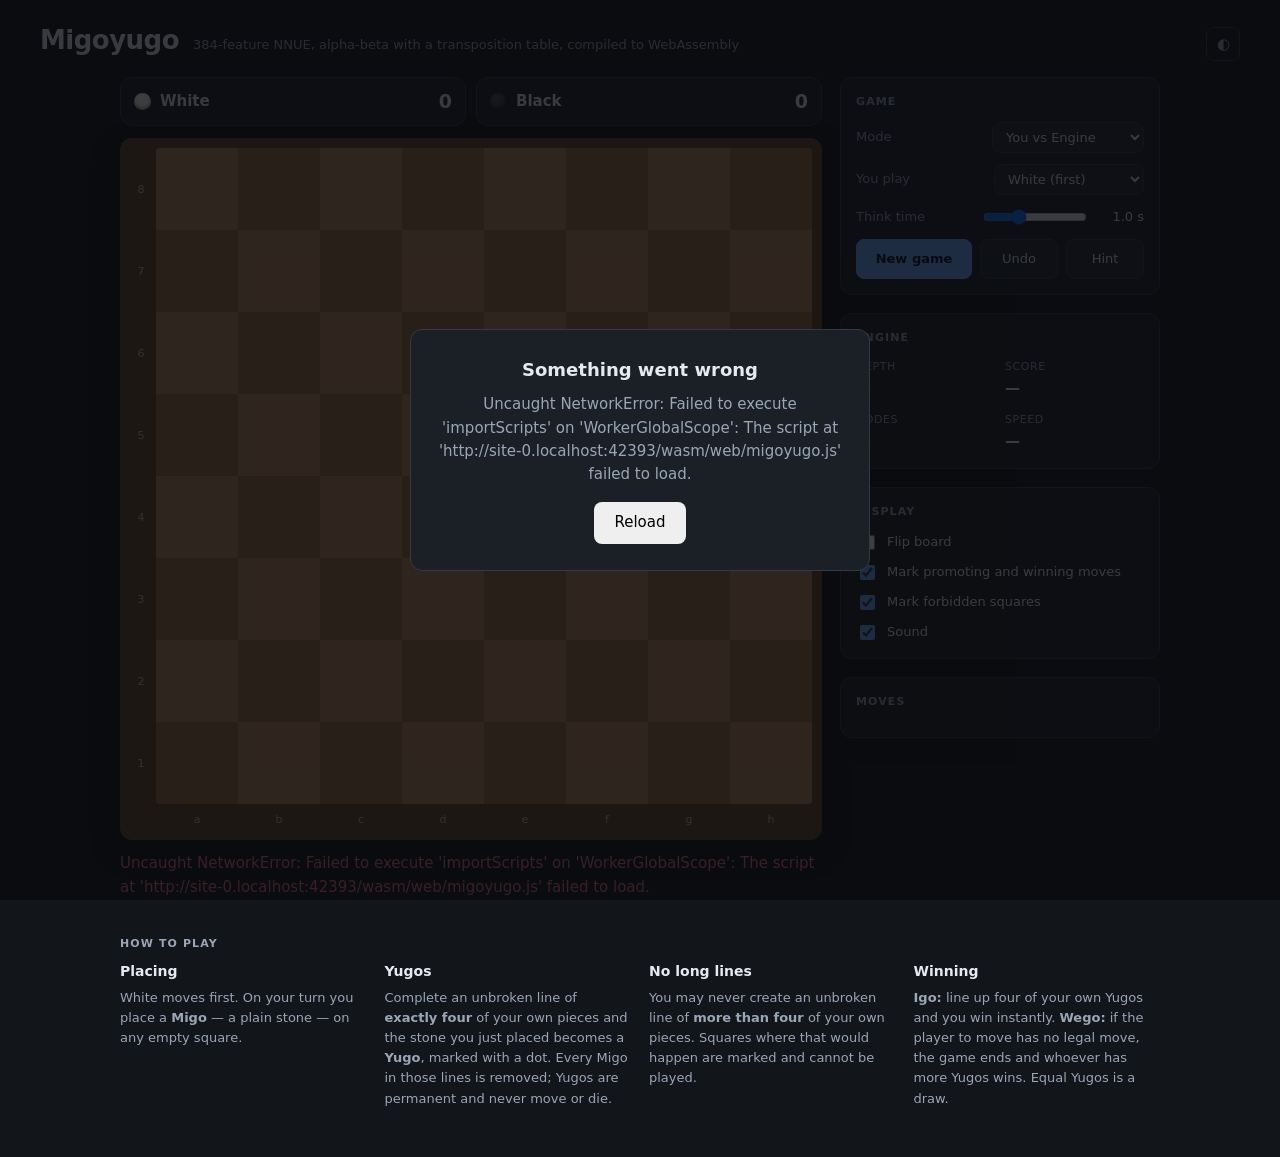
==== wasm/web/index.html @ 79c4f982 "Adding nnue player to js wasm" ====
<!DOCTYPE html>
<html lang="en" data-theme="dark">
<head>
  <meta charset="utf-8">
  <meta name="viewport" content="width=device-width, initial-scale=1">
  <title>Migoyugo — NNUE engine in your browser</title>
  <meta name="description" content="Play Migoyugo against a quantized NNUE alpha-beta engine compiled to WebAssembly.">
  <link rel="stylesheet" href="styles.css">
  <link rel="icon" href="data:image/svg+xml,<svg xmlns='http://www.w3.org/2000/svg' viewBox='0 0 32 32'><circle cx='16' cy='16' r='13' fill='%23e8e2d5'/><circle cx='16' cy='16' r='4' fill='%23c0392b'/></svg>">
</head>
<body>
  <header class="topbar">
    <h1>Migoyugo</h1>
    <p class="subtitle">384-feature NNUE, alpha-beta with a transposition table, compiled to WebAssembly</p>
    <button id="theme" class="ghost" type="button" title="Toggle light and dark">◐</button>
  </header>

  <main class="layout">
    <section class="board-pane">
      <div class="scoreline">
        <div class="side" id="turn-w">
          <span class="stone white"></span>
          <span class="name">White</span>
          <span class="yugos" id="score-w">0</span>
        </div>
        <div class="side" id="turn-b">
          <span class="stone black"></span>
          <span class="name">Black</span>
          <span class="yugos" id="score-b">0</span>
        </div>
      </div>

      <div class="board" id="board"></div>

      <p class="status" id="status">Loading engine…</p>
      <p class="banner" id="banner" hidden></p>
    </section>

    <aside class="panel">
      <div class="card">
        <h2>Game</h2>
        <label class="row">
          <span>Mode</span>
          <select id="mode">
            <option value="human-bot">You vs Engine</option>
            <option value="bot-bot">Engine vs Engine</option>
            <option value="human-human">Two players</option>
          </select>
        </label>
        <label class="row" id="seat-row">
          <span>You play</span>
          <select id="seat">
            <option value="white">White (first)</option>
            <option value="black">Black</option>
          </select>
        </label>
        <label class="row" id="bot-row">
          <span>Think time</span>
          <span class="slider">
            <input id="think" type="range" min="100" max="3000" step="100" value="1000">
            <output id="think-label">1.0 s</output>
          </span>
        </label>
        <div class="buttons">
          <button id="btn-new" type="button" class="primary">New game</button>
          <button id="btn-run" type="button" hidden>Start</button>
          <button id="btn-stop" type="button" hidden>Stop</button>
          <button id="btn-undo" type="button">Undo</button>
          <button id="btn-hint" type="button">Hint</button>
        </div>
      </div>

      <div class="card">
        <h2>Engine</h2>
        <dl class="stats">
          <div><dt>Depth</dt><dd id="eng-depth">—</dd></div>
          <div><dt title="Positive favours White, negative favours Black">Score</dt><dd id="eng-score">—</dd></div>
          <div><dt>Nodes</dt><dd id="eng-nodes">—</dd></div>
          <div><dt>Speed</dt><dd id="eng-nps">—</dd></div>
        </dl>
      </div>

      <div class="card">
        <h2>Display</h2>
        <label class="check"><input type="checkbox" id="opt-flip"> Flip board</label>
        <label class="check"><input type="checkbox" id="opt-hints" checked> Mark promoting and winning moves</label>
        <label class="check"><input type="checkbox" id="opt-piline" checked> Mark forbidden squares</label>
        <label class="check"><input type="checkbox" id="opt-sound" checked> Sound</label>
      </div>

      <div class="card moves-card">
        <h2>Moves</h2>
        <ol class="moves" id="moves"></ol>
      </div>
    </aside>
  </main>

  <section class="rules">
    <h2>How to play</h2>
    <div class="rules-grid">
      <div>
        <h3>Placing</h3>
        <p>White moves first. On your turn you place a <strong>Migo</strong> — a plain stone — on any
        empty square.</p>
      </div>
      <div>
        <h3>Yugos</h3>
        <p>Complete an unbroken line of <strong>exactly four</strong> of your own pieces and the stone
        you just placed becomes a <strong>Yugo</strong>, marked with a dot. Every Migo in those lines
        is removed; Yugos are permanent and never move or die.</p>
      </div>
      <div>
        <h3>No long lines</h3>
        <p>You may never create an unbroken line of <strong>more than four</strong> of your own pieces.
        Squares where that would happen are marked and cannot be played.</p>
      </div>
      <div>
        <h3>Winning</h3>
        <p><strong>Igo:</strong> line up four of your own Yugos and you win instantly.
        <strong>Wego:</strong> if the player to move has no legal move, the game ends and whoever has
        more Yugos wins. Equal Yugos is a draw.</p>
      </div>
    </div>
  </section>

  <div class="overlay" id="overlay" hidden>
    <div class="overlay-box">
      <h2 id="overlay-title">Loading</h2>
      <p id="overlay-text"></p>
      <button id="overlay-action" type="button" class="primary" hidden>Reload</button>
    </div>
  </div>

  <script type="module" src="app.js"></script>
</body>
</html>
---- wasm/web/styles.css ----
/* Migoyugo web client.
 *
 * The board is driven entirely by classes the renderer toggles on persistent
 * square nodes, so every visual state (legal, forbidden, last move, winning
 * line) is one selector here rather than markup built in JavaScript.
 */

:root {
  --bg: #12151a;
  --surface: #1b2027;
  --surface-2: #232a33;
  --line: #313a46;
  --text: #e6eaf0;
  --muted: #9aa6b6;
  --accent: #6ea8fe;
  --good: #4ec9a5;
  --warn: #e0a458;
  --bad: #e06c75;

  --board-light: #b98a5c;
  --board-dark: #9c6f45;
  --board-edge: #6b4a2c;
  --stone-white: #f0ebe0;
  --stone-black: #23262b;
  --yugo-mark: #c0392b;

  --radius: 12px;
  --gap: 18px;
}

:root[data-theme='light'] {
  --bg: #f4f1ea;
  --surface: #ffffff;
  --surface-2: #f0ece3;
  --line: #dcd5c7;
  --text: #1e232b;
  --muted: #6a7382;
  --accent: #2f6fd0;
  --good: #1e8f6e;
  --warn: #b3701a;
  --bad: #c0392b;

  --board-light: #d9b183;
  --board-dark: #c08f5d;
  --board-edge: #8a6136;
}

* { box-sizing: border-box; }

/* The `hidden` attribute is implemented by a UA rule of `display: none`, which
 * ANY author rule setting display beats. Several elements here are hidden that
 * way while also carrying a class that sets display (.overlay is grid, .row is
 * flex), so without this they stay laid out - and a full-screen .overlay that
 * is "hidden" but still displayed silently swallows every click on the page. */
[hidden] { display: none !important; }

body {
  margin: 0;
  padding: 0 0 48px;
  background: var(--bg);
  color: var(--text);
  font: 15px/1.55 system-ui, -apple-system, 'Segoe UI', Roboto, sans-serif;
  -webkit-font-smoothing: antialiased;
}

/* --- header ---------------------------------------------------------------- */

.topbar {
  display: grid;
  grid-template-columns: auto 1fr auto;
  align-items: baseline;
  gap: 14px;
  padding: 20px clamp(16px, 4vw, 40px) 8px;
}
.topbar h1 { margin: 0; font-size: 26px; letter-spacing: -0.02em; }
.subtitle { margin: 0; color: var(--muted); font-size: 13px; }

button.ghost {
  background: transparent;
  border: 1px solid var(--line);
  color: var(--muted);
  border-radius: 8px;
  width: 34px; height: 34px;
  cursor: pointer;
  font-size: 15px;
}
button.ghost:hover { color: var(--text); border-color: var(--accent); }

/* --- layout ---------------------------------------------------------------- */

.layout {
  display: grid;
  grid-template-columns: minmax(320px, 1fr) 320px;
  gap: var(--gap);
  align-items: start;
  padding: 8px clamp(16px, 4vw, 40px);
  max-width: 1120px;
  margin: 0 auto;
}
@media (max-width: 860px) {
  .layout { grid-template-columns: 1fr; }
}

.board-pane { display: flex; flex-direction: column; gap: 12px; min-width: 0; }

/* --- scoreline ------------------------------------------------------------- */

.scoreline { display: flex; gap: 10px; }
.side {
  display: flex; align-items: center; gap: 9px;
  flex: 1;
  padding: 9px 13px;
  background: var(--surface);
  border: 1px solid var(--line);
  border-radius: var(--radius);
  transition: border-color .18s, background .18s;
}
.side.active { border-color: var(--accent); background: var(--surface-2); }
.side .name { flex: 1; font-weight: 550; }
.side .yugos { font-variant-numeric: tabular-nums; font-size: 19px; font-weight: 650; }

.stone {
  width: 17px; height: 17px; border-radius: 50%;
  box-shadow: inset 0 -2px 3px rgba(0,0,0,.35);
}
.stone.white { background: radial-gradient(circle at 34% 30%, #fff, var(--stone-white)); }
.stone.black { background: radial-gradient(circle at 34% 30%, #4c525c, var(--stone-black)); }

/* --- board ----------------------------------------------------------------- */

.board {
  display: grid;
  grid-template-columns: 22px 1fr;
  grid-template-rows: 1fr 22px;
  gap: 4px;
  background: var(--board-edge);
  padding: 10px;
  border-radius: var(--radius);
  box-shadow: 0 10px 30px rgba(0,0,0,.28);
}

.grid {
  grid-column: 2; grid-row: 1;
  display: grid;
  grid-template-columns: repeat(8, 1fr);
  aspect-ratio: 1;
  gap: 0;
  border-radius: 4px;
  overflow: hidden;
  transition: transform .35s ease;
}
.board.flipped .grid { transform: rotate(180deg); }
.board.flipped .piece,
.board.flipped .marker { transform: rotate(180deg); }

.ranks, .files {
  display: grid;
  color: rgba(255,255,255,.62);
  font-size: 11px;
  font-variant-numeric: tabular-nums;
}
.ranks { grid-column: 1; grid-row: 1; grid-template-rows: repeat(8, 1fr); }
.ranks span { display: grid; place-items: center; }
.files { grid-column: 2; grid-row: 2; grid-template-columns: repeat(8, 1fr); }
.files span { display: grid; place-items: center; }
.board.flipped .ranks { transform: rotate(180deg); }
.board.flipped .ranks span { transform: rotate(180deg); }
.board.flipped .files { transform: rotate(180deg); }
.board.flipped .files span { transform: rotate(180deg); }

.sq {
  position: relative;
  border: 0;
  padding: 0;
  margin: 0;
  background: var(--board-light);
  display: grid;
  place-items: center;
  cursor: default;
  transition: background .15s;
}
.sq.dark { background: var(--board-dark); }
.board.interactive .sq.legal { cursor: pointer; }
.board.interactive .sq.legal:hover { background: color-mix(in srgb, var(--accent) 32%, var(--board-light)); }
.board.interactive .sq.dark.legal:hover { background: color-mix(in srgb, var(--accent) 32%, var(--board-dark)); }
.sq:focus-visible { outline: 2px solid var(--accent); outline-offset: -2px; z-index: 3; }

/* --- pieces ---------------------------------------------------------------- */

.piece {
  width: 74%; aspect-ratio: 1;
  border-radius: 50%;
  display: grid; place-items: center;
  opacity: 0;
  transform: scale(.2);
  pointer-events: none;
  transition: opacity .12s;
}
.piece.present {
  opacity: 1;
  transform: scale(1);
  box-shadow: 0 2px 4px rgba(0,0,0,.4), inset 0 -3px 5px rgba(0,0,0,.28);
}
.piece.white { background: radial-gradient(circle at 33% 28%, #fff, var(--stone-white) 62%, #cfc7b6); }
.piece.black { background: radial-gradient(circle at 33% 28%, #5a616c, var(--stone-black) 62%, #14161a); }

.piece .dot { width: 30%; aspect-ratio: 1; border-radius: 50%; background: transparent; }
.piece.yugo .dot {
  background: var(--yugo-mark);
  box-shadow: 0 0 0 1.5px rgba(0,0,0,.32);
}

.piece.dropping { animation: drop .26s cubic-bezier(.2,1.5,.5,1); }
@keyframes drop {
  0%   { transform: scale(1.5) translateY(-14%); opacity: 0; }
  60%  { transform: scale(.94); opacity: 1; }
  100% { transform: scale(1); }
}

/* A captured stone. It carries its own full appearance rather than keeping
 * `.present`, and the animation ends at opacity 0 with fill-mode: forwards, so
 * the finished state needs no JavaScript cleanup - which is what removes the
 * race between a capture animation and the next stone landing on that square.
 * See board.js. */
.piece.leaving {
  opacity: 1;
  transform: scale(1);
  box-shadow: 0 2px 4px rgba(0,0,0,.4), inset 0 -3px 5px rgba(0,0,0,.28);
  animation: leave .34s ease forwards;
}
@keyframes leave {
  0%   { transform: scale(1); opacity: 1; }
  35%  { transform: scale(1.18); opacity: .95; }
  100% { transform: scale(.15) rotate(28deg); opacity: 0; }
}

.sq.promoted::after {
  content: '';
  position: absolute; inset: 6%;
  border-radius: 50%;
  border: 2px solid var(--warn);
  animation: promote .7s ease-out forwards;
  pointer-events: none;
}
@keyframes promote {
  0%   { transform: scale(.5); opacity: .95; }
  100% { transform: scale(1.75); opacity: 0; }
}

.sq.refused { animation: shake .3s; }
@keyframes shake {
  0%,100% { transform: translateX(0); }
  25% { transform: translateX(-3px); }
  50% { transform: translateX(3px); }
  75% { transform: translateX(-2px); }
}

/* --- square markers -------------------------------------------------------- */

.marker { position: absolute; inset: 0; pointer-events: none; }

.sq.legal .marker::before {
  content: '';
  position: absolute; left: 50%; top: 50%;
  width: 17%; aspect-ratio: 1;
  transform: translate(-50%, -50%);
  border-radius: 50%;
  background: rgba(255,255,255,.34);
}
.sq.promoting .marker::before { background: var(--warn); width: 23%; }
.sq.winning .marker::before { background: var(--good); width: 30%; }

/* Squares you may not play: the no-long-lines rule made visible. */
.sq.forbidden .marker::after {
  content: '';
  position: absolute; inset: 22%;
  background:
    linear-gradient(45deg, transparent 44%, var(--bad) 44%, var(--bad) 56%, transparent 56%),
    linear-gradient(-45deg, transparent 44%, var(--bad) 44%, var(--bad) 56%, transparent 56%);
  opacity: .38;
}

.sq.last { box-shadow: inset 0 0 0 3px color-mix(in srgb, var(--accent) 78%, transparent); }
.sq.hint { box-shadow: inset 0 0 0 3px var(--good); }
.sq.win-line { box-shadow: inset 0 0 0 4px var(--good); animation: winpulse 1.1s ease-in-out infinite; }
@keyframes winpulse { 50% { box-shadow: inset 0 0 0 4px color-mix(in srgb, var(--good) 45%, transparent); } }

/* --- status ---------------------------------------------------------------- */

.status { margin: 0; color: var(--muted); min-height: 1.55em; }
.status.error { color: var(--bad); }
.banner {
  margin: 0;
  padding: 11px 15px;
  border-radius: var(--radius);
  background: color-mix(in srgb, var(--good) 16%, var(--surface));
  border: 1px solid color-mix(in srgb, var(--good) 45%, var(--line));
  font-weight: 600;
}

/* --- panel ----------------------------------------------------------------- */

.panel { display: flex; flex-direction: column; gap: var(--gap); min-width: 0; }

.card {
  background: var(--surface);
  border: 1px solid var(--line);
  border-radius: var(--radius);
  padding: 15px;
}
.card h2 {
  margin: 0 0 12px;
  font-size: 11px;
  letter-spacing: .1em;
  text-transform: uppercase;
  color: var(--muted);
  font-weight: 650;
}

.row { display: flex; align-items: center; justify-content: space-between; gap: 10px; margin-bottom: 11px; }
.row > span:first-child { color: var(--muted); font-size: 13px; }

select, input[type='range'] {
  background: var(--surface-2);
  color: var(--text);
  border: 1px solid var(--line);
  border-radius: 8px;
  padding: 6px 9px;
  font: inherit;
  font-size: 13px;
}
select { cursor: pointer; min-width: 150px; }
.slider { display: flex; align-items: center; gap: 9px; }
.slider input { padding: 0; width: 104px; }
.slider output { font-variant-numeric: tabular-nums; font-size: 13px; min-width: 46px; text-align: right; }

.buttons { display: flex; flex-wrap: wrap; gap: 8px; margin-top: 4px; }
.buttons button {
  flex: 1 1 auto;
  min-width: 78px;
  padding: 9px 12px;
  border-radius: 8px;
  border: 1px solid var(--line);
  background: var(--surface-2);
  color: var(--text);
  font: inherit;
  font-size: 13px;
  cursor: pointer;
  transition: border-color .15s, background .15s, opacity .15s;
}
.buttons button:hover:not(:disabled) { border-color: var(--accent); }
.buttons button:disabled { opacity: .4; cursor: default; }
.buttons button.primary { background: var(--accent); border-color: var(--accent); color: #07101f; font-weight: 600; }
:root[data-theme='light'] .buttons button.primary { color: #fff; }

.check { display: flex; align-items: center; gap: 9px; margin-bottom: 9px; font-size: 13px; cursor: pointer; }
.check:last-child { margin-bottom: 0; }
.check input { accent-color: var(--accent); width: 15px; height: 15px; }

.stats { display: grid; grid-template-columns: 1fr 1fr; gap: 10px; margin: 0; }
.stats div { display: flex; flex-direction: column; gap: 2px; }
.stats dt { color: var(--muted); font-size: 11px; text-transform: uppercase; letter-spacing: .05em; }
.stats dd { margin: 0; font-variant-numeric: tabular-nums; font-weight: 600; }

.moves-card { min-height: 0; }
.moves {
  margin: 0; padding: 0; list-style: none;
  display: grid; grid-template-columns: repeat(auto-fill, minmax(52px, 1fr));
  gap: 4px;
  max-height: 190px; overflow-y: auto;
  font-variant-numeric: tabular-nums; font-size: 12px;
}
.moves li {
  padding: 3px 6px;
  border-radius: 5px;
  background: var(--surface-2);
  text-align: center;
  color: var(--muted);
}
.moves li.current { background: var(--accent); color: #07101f; font-weight: 650; }
:root[data-theme='light'] .moves li.current { color: #fff; }

/* --- rules ----------------------------------------------------------------- */

.rules { max-width: 1120px; margin: 28px auto 0; padding: 0 clamp(16px, 4vw, 40px); }
.rules h2 { font-size: 11px; letter-spacing: .1em; text-transform: uppercase; color: var(--muted); }
.rules-grid { display: grid; grid-template-columns: repeat(auto-fit, minmax(220px, 1fr)); gap: 18px; }
.rules-grid h3 { margin: 0 0 5px; font-size: 14px; }
.rules-grid p { margin: 0; color: var(--muted); font-size: 13px; }

/* --- overlay --------------------------------------------------------------- */

.overlay {
  position: fixed; inset: 0;
  background: rgba(8,10,14,.78);
  display: grid; place-items: center;
  padding: 20px;
  z-index: 20;
}
.overlay-box {
  background: var(--surface);
  border: 1px solid var(--line);
  border-radius: var(--radius);
  padding: 26px;
  max-width: 460px;
  text-align: center;
}
.overlay-box h2 { margin: 0 0 9px; font-size: 18px; }
.overlay-box p { margin: 0 0 16px; color: var(--muted); }
.overlay-box button { padding: 9px 20px; border-radius: 8px; border: 0; cursor: pointer; font: inherit; }

@media (prefers-reduced-motion: reduce) {
  .piece, .grid, .side, .sq { transition: none; }
  .piece.dropping, .sq.promoted::after, .sq.refused, .sq.win-line { animation: none; }
  /* leaving still needs to end invisible, so keep the animation but make it instant. */
  .piece.leaving { animation-duration: .01ms; }
}
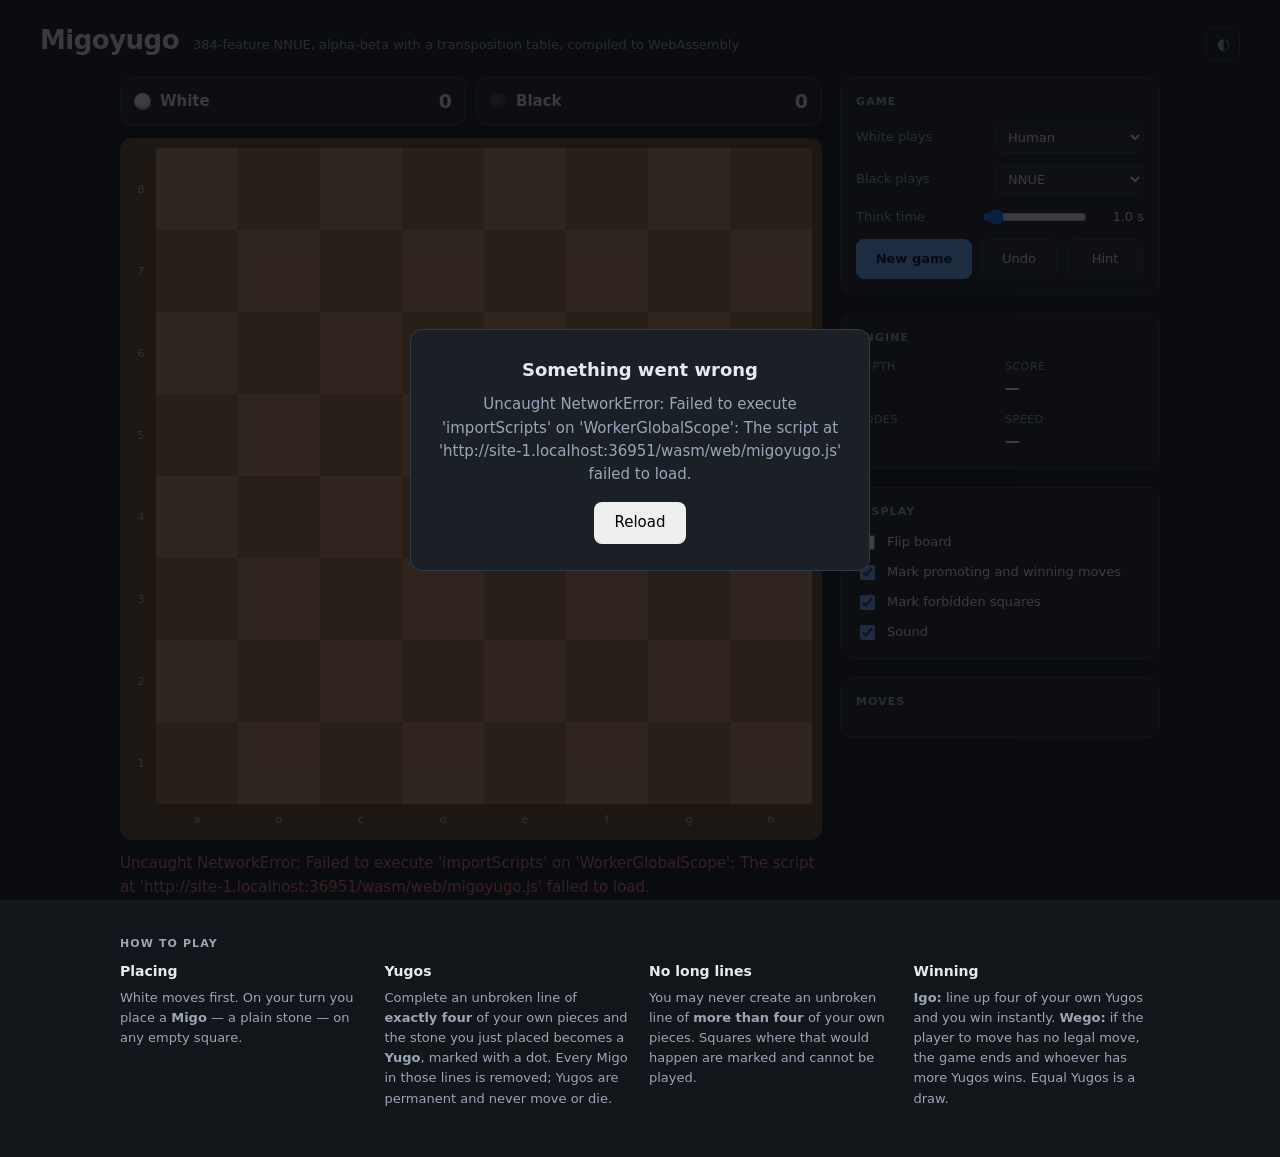
==== commit 8814b3c3: "Enable Onnx support" ====
--- a/wasm/web/index.html
+++ b/wasm/web/index.html
@@ -39,25 +39,49 @@
     <aside class="panel">
       <div class="card">
         <h2>Game</h2>
+        <!-- One selector per colour. Every arrangement the old Mode/You-play
+             pair could express is a combination of these two, plus the ones it
+             could not: NNUE against AlphaYugo, and either engine against
+             itself. -->
         <label class="row">
-          <span>Mode</span>
-          <select id="mode">
-            <option value="human-bot">You vs Engine</option>
-            <option value="bot-bot">Engine vs Engine</option>
-            <option value="human-human">Two players</option>
+          <span>White plays</span>
+          <select id="engine-w">
+            <option value="human">Human</option>
+            <option value="nnue">NNUE</option>
+            <option value="az">AlphaYugo</option>
           </select>
         </label>
-        <label class="row" id="seat-row">
-          <span>You play</span>
-          <select id="seat">
-            <option value="white">White (first)</option>
-            <option value="black">Black</option>
+        <label class="row">
+          <span>Black plays</span>
+          <select id="engine-b">
+            <option value="human">Human</option>
+            <option value="nnue" selected>NNUE</option>
+            <option value="az">AlphaYugo</option>
           </select>
         </label>
+        <!-- Auto measures both backends at load and keeps the faster, which is
+             right on unknown hardware but wrong if the GPU happens to be busy
+             during that one measurement - it would pin the session to CPU for
+             good. The override exists so that is recoverable without a reload. -->
+        <label class="row" id="az-backend-row" hidden>
+          <span>AlphaYugo runs on</span>
+          <select id="az-backend">
+            <option value="auto">Auto (measure)</option>
+            <option value="webgpu">GPU (WebGPU)</option>
+            <option value="wasm">CPU</option>
+          </select>
+        </label>
+        <!-- Persistent, unlike #status, which render() rewrites on every move.
+             Whether AlphaYugo got the GPU or fell back to CPU is a fact about
+             the session worth keeping on screen - it is a 30x difference. -->
+        <p class="az-status" id="az-status" hidden></p>
         <label class="row" id="bot-row">
           <span>Think time</span>
           <span class="slider">
-            <input id="think" type="range" min="100" max="3000" step="100" value="1000">
+            <!-- Shared by both engines, so engine vs engine is a fair match.
+                 Up to 20 s because AlphaYugo works in seconds per move, not
+                 milliseconds. -->
+            <input id="think" type="range" min="100" max="20000" step="100" value="1000">
             <output id="think-label">1.0 s</output>
           </span>
         </label>
@@ -71,12 +95,16 @@
       </div>
 
       <div class="card">
-        <h2>Engine</h2>
+        <!-- The two engines report in different units, so the labels are set
+             from script per engine rather than being fixed here: NNUE has a
+             depth and counts nodes, AlphaYugo has neither and counts network
+             evaluations. #eng-name says whose numbers these are. -->
+        <h2>Engine <span id="eng-name" class="eng-name"></span></h2>
         <dl class="stats">
-          <div><dt>Depth</dt><dd id="eng-depth">—</dd></div>
-          <div><dt title="Positive favours White, negative favours Black">Score</dt><dd id="eng-score">—</dd></div>
-          <div><dt>Nodes</dt><dd id="eng-nodes">—</dd></div>
-          <div><dt>Speed</dt><dd id="eng-nps">—</dd></div>
+          <div><dt id="lbl-depth">Depth</dt><dd id="eng-depth">—</dd></div>
+          <div><dt id="lbl-score" title="Positive favours White, negative favours Black">Score</dt><dd id="eng-score">—</dd></div>
+          <div><dt id="lbl-nodes">Nodes</dt><dd id="eng-nodes">—</dd></div>
+          <div><dt id="lbl-speed">Speed</dt><dd id="eng-nps">—</dd></div>
         </dl>
       </div>
 
--- a/wasm/web/styles.css
+++ b/wasm/web/styles.css
@@ -357,6 +357,19 @@
 .check:last-child { margin-bottom: 0; }
 .check input { accent-color: var(--accent); width: 15px; height: 15px; }
 
+/* AlphaYugo's backend and load state. Survives render(), which rewrites the
+   main status line on every move. */
+.az-status { margin: 2px 0 0; font-size: 12px; color: var(--muted); }
+.az-status.error { color: var(--danger, #f0a05a); }
+
+/* Which engine the numbers below belong to. The two report in different units,
+   so the panel is ambiguous without it. */
+.eng-name {
+  font-size: 11px; font-weight: 500; color: var(--muted);
+  text-transform: none; letter-spacing: 0;
+}
+.eng-name:not(:empty)::before { content: "— "; }
+
 .stats { display: grid; grid-template-columns: 1fr 1fr; gap: 10px; margin: 0; }
 .stats div { display: flex; flex-direction: column; gap: 2px; }
 .stats dt { color: var(--muted); font-size: 11px; text-transform: uppercase; letter-spacing: .05em; }
